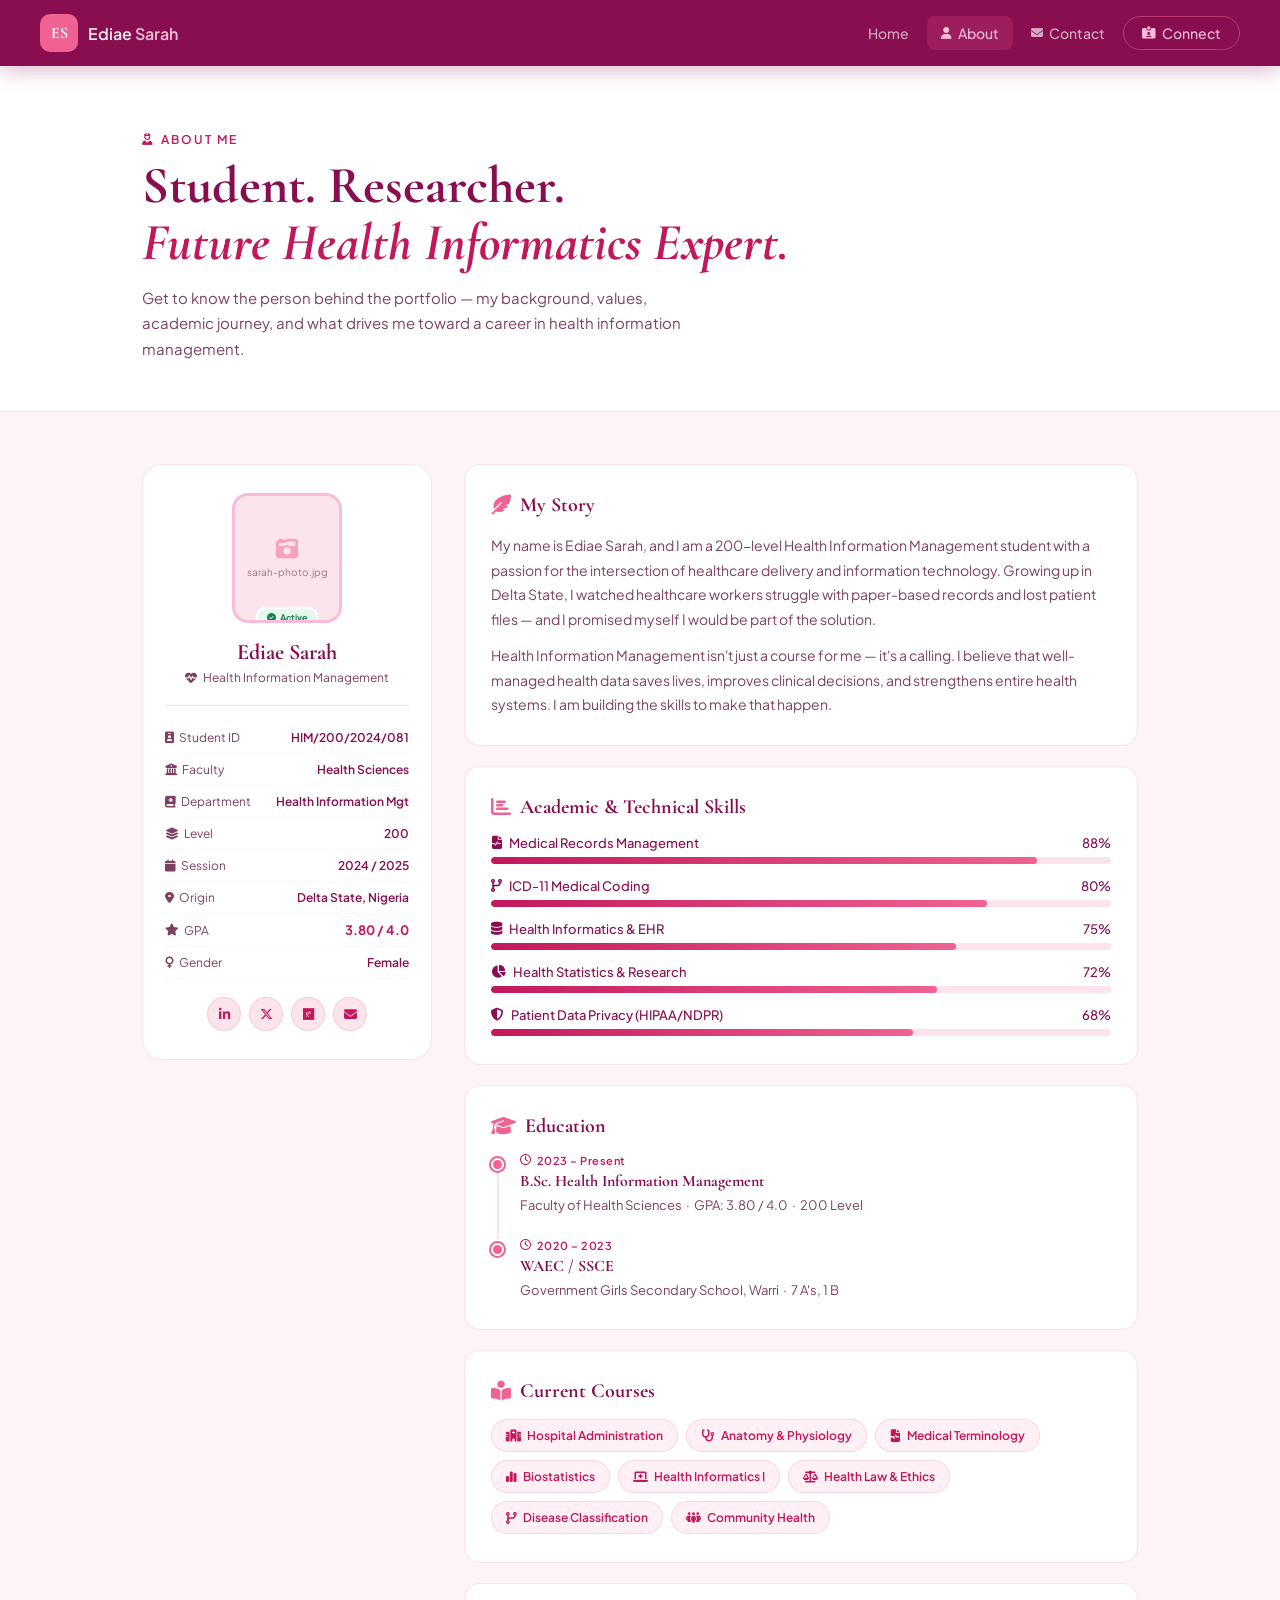
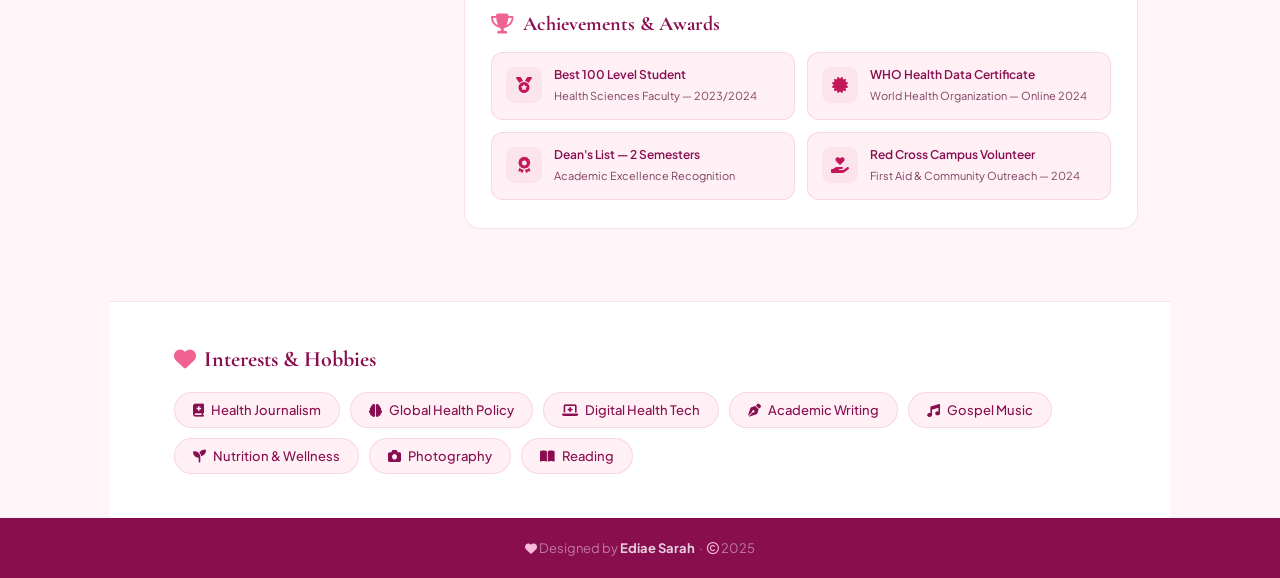
==== about.html @ bf593878 "first commit" ====
<!DOCTYPE html>
<html lang="en">
<head>
  <meta charset="UTF-8"/>
  <meta name="viewport" content="width=device-width, initial-scale=1.0"/>
  <title>About — Ediae Sarah</title>
  <link rel="stylesheet" href="https://cdnjs.cloudflare.com/ajax/libs/font-awesome/6.5.0/css/all.min.css"/>
  <link href="https://fonts.googleapis.com/css2?family=Cormorant+Garamond:ital,wght@0,600;0,700;1,600;1,700&family=Plus+Jakarta+Sans:wght@300;400;500;600&display=swap" rel="stylesheet"/>
  <link rel="stylesheet" href="style.css"/>
</head>
<body>
 
  <!-- ═══ NAVBAR ═══ -->
  <nav class="navbar">
    <a href="index.html" class="logo">
      <div class="logo-mark">ES</div>
      <div class="logo-text">Ediae <span>Sarah</span></div>
    </a>
    <ul class="nav-links">
      <li><a href="index.html"><i class="fa-solid fa-house-heart"></i> Home</a></li>
      <li><a href="about.html" class="active"><i class="fa-solid fa-user"></i> About</a></li>
      <li><a href="contact.html"><i class="fa-solid fa-envelope"></i> Contact</a></li>
      <li><a href="contact.html" class="nav-btn"><i class="fa-solid fa-id-card-clip"></i> Connect</a></li>
    </ul>
    <button class="burger" id="burger" onclick="toggleNav()" aria-label="Menu">
      <span></span><span></span><span></span>
    </button>
  </nav>
 
  <div class="mobile-nav" id="mobileNav">
    <a href="index.html"><i class="fa-solid fa-house-heart"></i> Home</a>
    <a href="about.html" class="active"><i class="fa-solid fa-user"></i> About</a>
    <a href="contact.html"><i class="fa-solid fa-envelope"></i> Contact</a>
    <div class="mobile-divider"></div>
    <a href="contact.html" class="mobile-btn"><i class="fa-solid fa-id-card-clip"></i> Connect with Me</a>
  </div>
 
  <!-- PAGE HERO -->
  <section class="page-hero">
    <div class="container">
      <p class="section-tag"><i class="fa-solid fa-user-nurse"></i> About Me</p>
      <h1 class="page-hero-title">Student. Researcher.<br><em>Future Health Informatics Expert.</em></h1>
      <p class="page-hero-sub">Get to know the person behind the portfolio — my background, values, academic journey, and what drives me toward a career in health information management.</p>
    </div>
  </section>
 
  <!-- PROFILE GRID -->
  <section class="profile-section">
    <div class="profile-grid">
 
      <!-- LEFT: Profile Identity Card -->
      <div class="profile-left">
        <div class="profile-card">
          <div class="profile-photo-wrap">
            <!--
              YOUR PHOTO HERE
              Save as "sarah-photo.jpg" in this folder.
            -->
            <img
              src="sarah-photo.jpg"
              alt="Ediae Sarah"
              class="profile-photo"
              onerror="this.style.display='none';this.nextElementSibling.style.display='flex';"
            />
            <div class="profile-photo-ph">
              <i class="fa-solid fa-camera-retro"></i>
              <span>sarah-photo.jpg</span>
            </div>
            <div class="profile-active-badge"><i class="fa-solid fa-circle-check"></i> Active</div>
          </div>
 
          <h2 class="profile-name">Ediae Sarah</h2>
          <p class="profile-role"><i class="fa-solid fa-heart-pulse"></i> Health Information Management</p>
 
          <div class="profile-details">
            <div class="detail-row">
              <span class="d-label"><i class="fa-solid fa-id-badge"></i> Student ID</span>
              <span class="d-val">HIM/200/2024/081</span>
            </div>
            <div class="detail-row">
              <span class="d-label"><i class="fa-solid fa-building-columns"></i> Faculty</span>
              <span class="d-val">Health Sciences</span>
            </div>
            <div class="detail-row">
              <span class="d-label"><i class="fa-solid fa-book-medical"></i> Department</span>
              <span class="d-val">Health Information Mgt</span>
            </div>
            <div class="detail-row">
              <span class="d-label"><i class="fa-solid fa-layer-group"></i> Level</span>
              <span class="d-val">200</span>
            </div>
            <div class="detail-row">
              <span class="d-label"><i class="fa-solid fa-calendar"></i> Session</span>
              <span class="d-val">2024 / 2025</span>
            </div>
            <div class="detail-row">
              <span class="d-label"><i class="fa-solid fa-location-dot"></i> Origin</span>
              <span class="d-val">Delta State, Nigeria</span>
            </div>
            <div class="detail-row">
              <span class="d-label"><i class="fa-solid fa-star"></i> GPA</span>
              <span class="d-val gpa">3.80 / 4.0</span>
            </div>
            <div class="detail-row">
              <span class="d-label"><i class="fa-solid fa-venus"></i> Gender</span>
              <span class="d-val">Female</span>
            </div>
          </div>
 
          <div class="profile-socials">
            <a href="#" title="LinkedIn"><i class="fa-brands fa-linkedin-in"></i></a>
            <a href="#" title="Twitter/X"><i class="fa-brands fa-x-twitter"></i></a>
            <a href="#" title="ResearchGate"><i class="fa-brands fa-researchgate"></i></a>
            <a href="contact.html" title="Email"><i class="fa-solid fa-envelope"></i></a>
          </div>
        </div>
      </div>
 
      <!-- RIGHT: Bio, Skills, Education -->
      <div class="profile-right">
 
        <div class="block-card">
          <h3><i class="fa-solid fa-feather-pointed"></i> My Story</h3>
          <p>My name is Ediae Sarah, and I am a 200-level Health Information Management student with a passion for the intersection of healthcare delivery and information technology. Growing up in Delta State, I watched healthcare workers struggle with paper-based records and lost patient files — and I promised myself I would be part of the solution.</p>
          <p>Health Information Management isn't just a course for me — it's a calling. I believe that well-managed health data saves lives, improves clinical decisions, and strengthens entire health systems. I am building the skills to make that happen.</p>
        </div>
 
        <!-- Skills -->
        <div class="block-card">
          <h3><i class="fa-solid fa-chart-bar"></i> Academic & Technical Skills</h3>
          <div class="skill-bars">
            <div class="skill-bar-item">
              <div class="sb-top"><span><i class="fa-solid fa-file-medical-alt"></i> Medical Records Management</span><span>88%</span></div>
              <div class="bar-track"><div class="bar-fill" style="width:88%"></div></div>
            </div>
            <div class="skill-bar-item">
              <div class="sb-top"><span><i class="fa-solid fa-code-branch"></i> ICD-11 Medical Coding</span><span>80%</span></div>
              <div class="bar-track"><div class="bar-fill" style="width:80%"></div></div>
            </div>
            <div class="skill-bar-item">
              <div class="sb-top"><span><i class="fa-solid fa-database"></i> Health Informatics & EHR</span><span>75%</span></div>
              <div class="bar-track"><div class="bar-fill" style="width:75%"></div></div>
            </div>
            <div class="skill-bar-item">
              <div class="sb-top"><span><i class="fa-solid fa-chart-pie"></i> Health Statistics & Research</span><span>72%</span></div>
              <div class="bar-track"><div class="bar-fill" style="width:72%"></div></div>
            </div>
            <div class="skill-bar-item">
              <div class="sb-top"><span><i class="fa-solid fa-shield-halved"></i> Patient Data Privacy (HIPAA/NDPR)</span><span>68%</span></div>
              <div class="bar-track"><div class="bar-fill" style="width:68%"></div></div>
            </div>
          </div>
        </div>
 
        <!-- Education -->
        <div class="block-card">
          <h3><i class="fa-solid fa-graduation-cap"></i> Education</h3>
          <div class="timeline">
            <div class="tl-item">
              <div class="tl-dot"></div>
              <div class="tl-body">
                <span class="tl-year"><i class="fa-regular fa-clock"></i> 2023 – Present</span>
                <h4>B.Sc. Health Information Management</h4>
                <p>Faculty of Health Sciences &nbsp;·&nbsp; GPA: 3.80 / 4.0 &nbsp;·&nbsp; 200 Level</p>
              </div>
            </div>
            <div class="tl-item">
              <div class="tl-dot"></div>
              <div class="tl-body">
                <span class="tl-year"><i class="fa-regular fa-clock"></i> 2020 – 2023</span>
                <h4>WAEC / SSCE</h4>
                <p>Government Girls Secondary School, Warri &nbsp;·&nbsp; 7 A's, 1 B</p>
              </div>
            </div>
          </div>
        </div>
 
        <!-- Courses -->
        <div class="block-card">
          <h3><i class="fa-solid fa-book-open-reader"></i> Current Courses</h3>
          <div class="courses-grid">
            <div class="course-chip"><i class="fa-solid fa-hospital"></i> Hospital Administration</div>
            <div class="course-chip"><i class="fa-solid fa-stethoscope"></i> Anatomy & Physiology</div>
            <div class="course-chip"><i class="fa-solid fa-file-waveform"></i> Medical Terminology</div>
            <div class="course-chip"><i class="fa-solid fa-chart-simple"></i> Biostatistics</div>
            <div class="course-chip"><i class="fa-solid fa-laptop-medical"></i> Health Informatics I</div>
            <div class="course-chip"><i class="fa-solid fa-scale-balanced"></i> Health Law & Ethics</div>
            <div class="course-chip"><i class="fa-solid fa-code-branch"></i> Disease Classification</div>
            <div class="course-chip"><i class="fa-solid fa-people-group"></i> Community Health</div>
          </div>
        </div>
 
        <!-- Achievements -->
        <div class="block-card">
          <h3><i class="fa-solid fa-trophy"></i> Achievements & Awards</h3>
          <div class="achieve-grid">
            <div class="achieve-item">
              <div class="achieve-icon"><i class="fa-solid fa-medal"></i></div>
              <div>
                <h4>Best 100 Level Student</h4>
                <p>Health Sciences Faculty — 2023/2024</p>
              </div>
            </div>
            <div class="achieve-item">
              <div class="achieve-icon"><i class="fa-solid fa-certificate"></i></div>
              <div>
                <h4>WHO Health Data Certificate</h4>
                <p>World Health Organization — Online 2024</p>
              </div>
            </div>
            <div class="achieve-item">
              <div class="achieve-icon"><i class="fa-solid fa-award"></i></div>
              <div>
                <h4>Dean's List — 2 Semesters</h4>
                <p>Academic Excellence Recognition</p>
              </div>
            </div>
            <div class="achieve-item">
              <div class="achieve-icon"><i class="fa-solid fa-hand-holding-heart"></i></div>
              <div>
                <h4>Red Cross Campus Volunteer</h4>
                <p>First Aid &amp; Community Outreach — 2024</p>
              </div>
            </div>
          </div>
        </div>
 
      </div>
    </div>
  </section>
 
  <!-- INTERESTS -->
  <section class="interests-section">
    <div class="container">
      <h3><i class="fa-solid fa-heart"></i> Interests & Hobbies</h3>
      <div class="interests-grid">
        <div class="interest-chip"><i class="fa-solid fa-book-medical"></i> Health Journalism</div>
        <div class="interest-chip"><i class="fa-solid fa-brain"></i> Global Health Policy</div>
        <div class="interest-chip"><i class="fa-solid fa-laptop-medical"></i> Digital Health Tech</div>
        <div class="interest-chip"><i class="fa-solid fa-pen-nib"></i> Academic Writing</div>
        <div class="interest-chip"><i class="fa-solid fa-music"></i> Gospel Music</div>
        <div class="interest-chip"><i class="fa-solid fa-seedling"></i> Nutrition & Wellness</div>
        <div class="interest-chip"><i class="fa-solid fa-camera"></i> Photography</div>
        <div class="interest-chip"><i class="fa-solid fa-book-open"></i> Reading</div>
      </div>
    </div>
  </section>
 
  <footer class="footer">
    <p><i class="fa-solid fa-heart"></i> Designed by <strong>Ediae Sarah</strong> &nbsp;·&nbsp; <i class="fa-regular fa-copyright"></i> 2025</p>
  </footer>
 
  <script src="nav.js"></script>
</body>
</html>
---- style.css ----
/* ═══════════════════════════════════════════════════
   EDIAE SARAH — STUDENT PORTFOLIO
   Pink & Rose Gold Theme · Health Information Mgt
   ═══════════════════════════════════════════════════ */
 
@import url('https://fonts.googleapis.com/css2?family=Cormorant+Garamond:ital,wght@0,600;0,700;1,600;1,700&family=Plus+Jakarta+Sans:wght@300;400;500;600&display=swap');
 
*, *::before, *::after { margin: 0; padding: 0; box-sizing: border-box; }
 
:root {
  --rose:       #C2185B;
  --rose-dk:    #880E4F;
  --rose-lt:    #E91E8C;
  --pink:       #F06292;
  --pink-lt:    #F8BBD9;
  --pink-pale:  #FFF0F6;
  --blush:      #FCE4EC;
  --gold:       #D4976A;
  --white:      #ffffff;
  --bg:         #FFF5F9;
  --text:       #1a0610;
  --muted:      #7d4060;
  --border:     rgba(194,24,91,0.12);
  --nav-h:      66px;
  --radius:     16px;
  --shadow:     0 8px 32px rgba(194,24,91,0.12);
}
 
html { scroll-behavior: smooth; }
 
body {
  font-family: 'Plus Jakarta Sans', sans-serif;
  background: var(--bg);
  color: var(--text);
  min-height: 100vh;
}
 
a { text-decoration: none; color: inherit; }
 
.container {
  max-width: 1060px;
  margin: 0 auto;
  padding: 0 2rem;
}
 
/* ─── NAVBAR ─── */
.navbar {
  height: var(--nav-h);
  background: var(--rose-dk);
  display: flex;
  align-items: center;
  justify-content: space-between;
  padding: 0 2.5rem;
  position: sticky;
  top: 0;
  z-index: 1000;
  box-shadow: 0 2px 24px rgba(136,14,79,0.35);
}
 
.logo {
  display: flex;
  align-items: center;
  gap: 10px;
}
 
.logo-mark {
  width: 38px; height: 38px;
  background: var(--pink);
  border-radius: 10px;
  display: flex;
  align-items: center;
  justify-content: center;
  font-family: 'Cormorant Garamond', serif;
  font-weight: 700;
  font-size: 16px;
  color: var(--white);
  flex-shrink: 0;
}
 
.logo-text {
  font-family: 'Plus Jakarta Sans', sans-serif;
  font-weight: 600;
  font-size: 16px;
  color: rgba(255,255,255,0.9);
}
 
.logo-text span { color: var(--pink-lt); }
 
.nav-links {
  display: flex;
  align-items: center;
  gap: 4px;
  list-style: none;
}
 
.nav-links a {
  font-size: 14px;
  font-weight: 500;
  color: rgba(255,255,255,0.65);
  padding: 8px 14px;
  border-radius: 8px;
  transition: all 0.2s;
  display: flex;
  align-items: center;
  gap: 6px;
}
 
.nav-links a i { font-size: 12px; }
 
.nav-links a:hover {
  color: var(--white);
  background: rgba(255,255,255,0.1);
}
 
.nav-links a.active {
  color: var(--pink-lt);
  background: rgba(240,98,146,0.2);
}
 
.nav-btn {
  border: 1px solid rgba(240,98,146,0.5) !important;
  color: var(--pink-lt) !important;
  border-radius: 50px !important;
  padding: 7px 18px !important;
}
 
.nav-btn:hover {
  background: var(--pink) !important;
  color: var(--white) !important;
}
 
.active-btn {
  background: var(--pink) !important;
  color: var(--white) !important;
}
 
/* Hamburger */
.burger {
  display: none;
  flex-direction: column;
  gap: 5px;
  background: none;
  border: none;
  cursor: pointer;
  padding: 8px;
  border-radius: 8px;
  transition: background 0.2s;
}
 
.burger:hover { background: rgba(255,255,255,0.1); }
 
.burger span {
  display: block;
  width: 22px; height: 2px;
  background: var(--white);
  border-radius: 2px;
  transition: all 0.3s ease;
  transform-origin: center;
}
 
.burger.open span:nth-child(1) { transform: translateY(7px) rotate(45deg); }
.burger.open span:nth-child(2) { opacity: 0; transform: scaleX(0); }
.burger.open span:nth-child(3) { transform: translateY(-7px) rotate(-45deg); }
 
/* Mobile Nav */
.mobile-nav {
  display: none;
  flex-direction: column;
  gap: 4px;
  background: var(--rose-dk);
  padding: 14px 1.5rem 24px;
  border-top: 1px solid rgba(255,255,255,0.07);
  position: fixed;
  top: var(--nav-h);
  left: 0; right: 0;
  z-index: 999;
  animation: slideDown 0.22s ease;
}
 
.mobile-nav.open { display: flex; }
 
@keyframes slideDown {
  from { opacity: 0; transform: translateY(-6px); }
  to   { opacity: 1; transform: translateY(0); }
}
 
.mobile-nav a {
  font-size: 15px;
  font-weight: 500;
  color: rgba(255,255,255,0.72);
  padding: 13px 14px;
  border-radius: 10px;
  display: flex;
  align-items: center;
  gap: 10px;
  transition: all 0.2s;
}
 
.mobile-nav a:hover { background: rgba(255,255,255,0.08); color: var(--white); }
.mobile-nav a.active { color: var(--pink-lt); }
 
.mobile-divider {
  height: 1px;
  background: rgba(255,255,255,0.1);
  margin: 6px 0;
}
 
.mobile-btn {
  background: rgba(240,98,146,0.15) !important;
  border: 1px solid rgba(240,98,146,0.4) !important;
  color: var(--pink-lt) !important;
  border-radius: 50px !important;
  justify-content: center !important;
}
 
/* ─── BUTTONS ─── */
.btn-primary {
  display: inline-flex;
  align-items: center;
  gap: 8px;
  background: var(--pink);
  color: var(--white);
  font-size: 14px;
  font-weight: 600;
  padding: 12px 26px;
  border-radius: 50px;
  border: none;
  cursor: pointer;
  transition: all 0.2s;
}
 
.btn-primary:hover {
  background: var(--rose-lt);
  transform: translateY(-2px);
  box-shadow: 0 8px 24px rgba(240,98,146,0.35);
}
 
.btn-ghost {
  display: inline-flex;
  align-items: center;
  gap: 8px;
  background: transparent;
  color: var(--white);
  font-size: 14px;
  font-weight: 500;
  padding: 12px 26px;
  border-radius: 50px;
  border: 1px solid rgba(255,255,255,0.4);
  cursor: pointer;
  transition: all 0.2s;
}
 
.btn-ghost:hover {
  background: rgba(255,255,255,0.12);
  border-color: rgba(255,255,255,0.7);
}
 
.btn-primary-dark {
  display: inline-flex;
  align-items: center;
  gap: 8px;
  background: var(--white);
  color: var(--rose);
  font-size: 14px;
  font-weight: 700;
  padding: 12px 26px;
  border-radius: 50px;
  border: none;
  cursor: pointer;
  transition: all 0.2s;
}
 
.btn-primary-dark:hover {
  background: var(--pink-pale);
  transform: translateY(-2px);
  box-shadow: 0 8px 24px rgba(255,255,255,0.2);
}
 
.btn-ghost-pink {
  display: inline-flex;
  align-items: center;
  gap: 8px;
  background: transparent;
  color: var(--rose);
  font-size: 14px;
  font-weight: 600;
  padding: 11px 24px;
  border-radius: 50px;
  border: 1px solid var(--border);
  cursor: pointer;
  transition: all 0.2s;
}
 
.btn-ghost-pink:hover {
  background: var(--blush);
  border-color: var(--pink);
}
 
/* ─── SECTION LABELS ─── */
.section-tag {
  font-size: 12px;
  font-weight: 600;
  letter-spacing: 2px;
  text-transform: uppercase;
  color: var(--rose);
  display: inline-flex;
  align-items: center;
  gap: 6px;
  margin-bottom: 10px;
}
 
.section-title {
  font-family: 'Cormorant Garamond', serif;
  font-size: clamp(28px, 4vw, 38px);
  font-weight: 700;
  color: var(--rose-dk);
  line-height: 1.2;
  margin-bottom: 14px;
}
 
/* ─── HOME HERO ─── */
.hero {
  background: linear-gradient(135deg, var(--rose-dk) 0%, #b5135a 45%, var(--rose) 100%);
  padding: 72px 0 88px;
  position: relative;
  overflow: hidden;
}
 
.hero-blobs { position: absolute; inset: 0; pointer-events: none; overflow: hidden; }
 
.blob {
  position: absolute;
  border-radius: 50%;
}
 
.blob-1 {
  width: 380px; height: 380px;
  top: -100px; right: -80px;
  background: rgba(255,255,255,0.06);
}
 
.blob-2 {
  width: 220px; height: 220px;
  bottom: -60px; left: 5%;
  background: rgba(255,255,255,0.04);
}
 
.blob-3 {
  width: 120px; height: 120px;
  top: 40%; left: 40%;
  background: rgba(240,98,146,0.15);
}
 
.hero-inner {
  display: grid;
  grid-template-columns: auto 1fr;
  gap: 64px;
  align-items: center;
  position: relative;
  z-index: 1;
}
 
/* Hero Photo */
.hero-photo-col {
  display: flex;
  justify-content: center;
}
 
.hero-photo-ring {
  position: relative;
}
 
.hero-photo-frame {
  width: 280px;
  height: 350px;
  border-radius: 22px;
  overflow: hidden;
  border: 3px solid rgba(255,255,255,0.2);
  background: rgba(255,255,255,0.08);
  box-shadow: 0 32px 80px rgba(0,0,0,0.35);
  position: relative;
}
 
/* Pink corner accents */
.hero-photo-frame::before {
  content: '';
  position: absolute;
  top: -2px; right: -2px;
  width: 56px; height: 56px;
  border-top: 4px solid var(--pink-lt);
  border-right: 4px solid var(--pink-lt);
  border-radius: 0 22px 0 0;
  z-index: 2;
  pointer-events: none;
}
 
.hero-photo-frame::after {
  content: '';
  position: absolute;
  bottom: -2px; left: -2px;
  width: 56px; height: 56px;
  border-bottom: 4px solid var(--pink-lt);
  border-left: 4px solid var(--pink-lt);
  border-radius: 0 0 0 22px;
  z-index: 2;
  pointer-events: none;
}
 
.hero-photo {
  width: 100%;
  height: 100%;
  object-fit: cover;
  object-position: top center;
  display: block;
}
 
.photo-placeholder {
  display: none;
  flex-direction: column;
  align-items: center;
  justify-content: center;
  height: 100%;
  gap: 10px;
  padding: 24px;
  text-align: center;
}
 
.photo-placeholder i { font-size: 38px; color: rgba(255,255,255,0.35); }
.photo-placeholder span { font-size: 13px; color: rgba(255,255,255,0.55); font-weight: 500; }
.photo-placeholder small { font-size: 11px; color: rgba(255,255,255,0.3); }
.photo-placeholder code { background: rgba(255,255,255,0.1); padding: 2px 7px; border-radius: 4px; font-size: 11px; color: var(--pink-lt); }
 
/* Floating badges on photo */
.ring-badge {
  position: absolute;
  background: var(--white);
  font-size: 11px;
  font-weight: 700;
  padding: 7px 14px;
  border-radius: 50px;
  display: flex;
  align-items: center;
  gap: 6px;
  white-space: nowrap;
  box-shadow: 0 6px 20px rgba(0,0,0,0.2);
}
 
.ring-top {
  top: 14px;
  left: -20px;
  color: var(--rose);
}
 
.ring-top i { color: var(--rose); }
 
.ring-bot {
  bottom: 18px;
  right: -20px;
  color: var(--rose-dk);
}
 
.ring-bot i { color: var(--gold); }
 
/* Hero content */
.hero-eyebrow {
  display: inline-flex;
  align-items: center;
  gap: 7px;
  font-size: 12px;
  font-weight: 600;
  letter-spacing: 1.5px;
  text-transform: uppercase;
  color: var(--pink-lt);
  background: rgba(240,98,146,0.18);
  border: 1px solid rgba(240,98,146,0.35);
  padding: 5px 14px;
  border-radius: 50px;
  margin-bottom: 20px;
}
 
.hero-content h1 {
  font-family: 'Cormorant Garamond', serif;
  font-size: clamp(40px, 5.5vw, 64px);
  font-weight: 700;
  color: var(--white);
  line-height: 1.05;
  margin-bottom: 18px;
}
 
.hero-content h1 em {
  font-style: italic;
  color: var(--pink-lt);
}
 
.hero-sub {
  font-size: 15px;
  color: rgba(255,255,255,0.68);
  line-height: 1.75;
  max-width: 480px;
  margin-bottom: 28px;
}
 
/* ID strip */
.hero-id-strip {
  display: flex;
  gap: 0;
  background: rgba(255,255,255,0.08);
  border: 1px solid rgba(255,255,255,0.15);
  border-radius: 14px;
  padding: 14px 20px;
  margin-bottom: 28px;
  flex-wrap: wrap;
  gap: 8px;
}
 
.id-strip-item {
  display: flex;
  align-items: center;
  gap: 10px;
  flex: 1;
  min-width: 140px;
}
 
.id-strip-item > i {
  font-size: 18px;
  color: var(--pink-lt);
  flex-shrink: 0;
}
 
.id-strip-item small {
  display: block;
  font-size: 10px;
  letter-spacing: 1px;
  text-transform: uppercase;
  color: rgba(255,255,255,0.45);
  margin-bottom: 2px;
}
 
.id-strip-item strong {
  font-size: 13px;
  font-weight: 600;
  color: var(--white);
}
 
.id-strip-sep {
  width: 1px;
  background: rgba(255,255,255,0.15);
  align-self: stretch;
  margin: 0 4px;
}
 
.hero-actions {
  display: flex;
  gap: 12px;
  flex-wrap: wrap;
  margin-bottom: 28px;
}
 
.hero-socials {
  display: flex;
  gap: 10px;
}
 
.hero-socials a {
  width: 38px; height: 38px;
  border-radius: 50%;
  background: rgba(255,255,255,0.1);
  border: 1px solid rgba(255,255,255,0.2);
  display: flex;
  align-items: center;
  justify-content: center;
  color: rgba(255,255,255,0.65);
  font-size: 14px;
  transition: all 0.2s;
}
 
.hero-socials a:hover {
  background: var(--pink);
  color: var(--white);
  border-color: var(--pink);
}
 
/* ─── STATS BAR ─── */
.stats-bar {
  background: var(--white);
  border-bottom: 1px solid var(--border);
}
 
.stats-inner {
  display: flex;
  align-items: center;
  padding: 0;
  overflow: hidden;
}
 
.stat-item {
  display: flex;
  align-items: center;
  gap: 14px;
  padding: 28px 2rem;
  flex: 1;
}
 
.stat-item > i {
  font-size: 26px;
  color: var(--pink);
  flex-shrink: 0;
}
 
.stat-item strong {
  display: block;
  font-family: 'Cormorant Garamond', serif;
  font-size: 28px;
  font-weight: 700;
  color: var(--rose-dk);
  line-height: 1;
}
 
.stat-item span {
  font-size: 12px;
  color: var(--muted);
  text-transform: uppercase;
  letter-spacing: 0.5px;
}
 
.stat-sep {
  width: 1px;
  height: 50px;
  background: var(--border);
  flex-shrink: 0;
}
 
/* ─── AREAS SECTION ─── */
.areas-section {
  padding: 68px 0;
}
 
.areas-grid {
  display: grid;
  grid-template-columns: repeat(auto-fit, minmax(260px, 1fr));
  gap: 18px;
  margin-top: 36px;
}
 
.area-card {
  background: var(--white);
  border-radius: var(--radius);
  padding: 28px 24px;
  border: 1px solid var(--border);
  transition: transform 0.2s, box-shadow 0.2s;
}
 
.area-card:hover {
  transform: translateY(-3px);
  box-shadow: var(--shadow);
}
 
.area-icon {
  width: 50px; height: 50px;
  background: var(--blush);
  border-radius: 12px;
  display: flex;
  align-items: center;
  justify-content: center;
  color: var(--rose);
  font-size: 22px;
  margin-bottom: 18px;
}
 
.area-card h3 {
  font-family: 'Cormorant Garamond', serif;
  font-size: 18px;
  font-weight: 700;
  color: var(--rose-dk);
  margin-bottom: 8px;
}
 
.area-card p {
  font-size: 13px;
  color: var(--muted);
  line-height: 1.65;
}
 
/* ─── PROJECTS ─── */
.projects-section {
  padding: 60px 0;
  background: var(--blush);
  border-top: 1px solid var(--border);
  border-bottom: 1px solid var(--border);
}
 
.projects-grid {
  display: grid;
  grid-template-columns: repeat(auto-fit, minmax(280px, 1fr));
  gap: 22px;
  margin-top: 36px;
}
 
.project-card {
  background: var(--white);
  border-radius: var(--radius);
  border: 1px solid var(--border);
  overflow: hidden;
  display: flex;
  flex-direction: column;
  transition: transform 0.2s, box-shadow 0.2s;
}
 
.project-card:hover {
  transform: translateY(-4px);
  box-shadow: var(--shadow);
}
 
.project-thumb {
  width: 100%;
  height: 180px;
  background: var(--pink-pale);
  position: relative;
  overflow: hidden;
}
 
.project-thumb img {
  width: 100%; height: 100%;
  object-fit: cover;
  display: block;
  transition: transform 0.35s ease;
}
 
.project-card:hover .project-thumb img { transform: scale(1.04); }
 
.project-thumb-ph {
  display: none;
  flex-direction: column;
  align-items: center;
  justify-content: center;
  height: 100%;
  gap: 8px;
  color: var(--muted);
}
 
.project-thumb-ph i { font-size: 28px; color: var(--pink); opacity: 0.4; }
.project-thumb-ph span { font-size: 12px; opacity: 0.6; }
 
.project-thumb-icon {
  position: absolute;
  top: 12px; right: 12px;
  width: 36px; height: 36px;
  background: var(--rose);
  color: var(--white);
  border-radius: 9px;
  display: flex;
  align-items: center;
  justify-content: center;
  font-size: 14px;
  box-shadow: 0 4px 12px rgba(194,24,91,0.35);
  z-index: 1;
}
 
.project-body {
  padding: 22px;
  flex: 1;
  display: flex;
  flex-direction: column;
}
 
.project-body h3 {
  font-family: 'Cormorant Garamond', serif;
  font-size: 18px;
  font-weight: 700;
  color: var(--rose-dk);
  margin-bottom: 8px;
}
 
.project-body p {
  font-size: 13px;
  color: var(--muted);
  line-height: 1.65;
  margin-bottom: 14px;
  flex: 1;
}
 
.project-tags {
  display: flex;
  flex-wrap: wrap;
  gap: 6px;
  margin-bottom: 16px;
}
 
.project-tags span {
  font-size: 11px;
  font-weight: 600;
  background: var(--blush);
  color: var(--rose);
  padding: 3px 10px;
  border-radius: 50px;
}
 
.project-link {
  font-size: 13px;
  font-weight: 600;
  color: var(--pink);
  display: inline-flex;
  align-items: center;
  gap: 6px;
  transition: gap 0.2s;
}
 
.project-link:hover { gap: 10px; }
 
/* ─── CTA BANNER ─── */
.cta-banner {
  background: linear-gradient(135deg, var(--rose-dk), var(--rose));
  padding: 52px 2.5rem;
}
 
.cta-inner {
  display: flex;
  align-items: center;
  justify-content: space-between;
  gap: 24px;
  flex-wrap: wrap;
  max-width: 1060px;
  margin: 0 auto;
}
 
.cta-inner h2 {
  font-family: 'Cormorant Garamond', serif;
  font-size: 26px;
  font-weight: 700;
  color: var(--white);
  margin-bottom: 6px;
  display: flex;
  align-items: center;
  gap: 10px;
}
 
.cta-inner p {
  font-size: 14px;
  color: rgba(255,255,255,0.65);
}
 
/* ─── PAGE HERO (About / Contact) ─── */
.page-hero {
  background: var(--white);
  border-bottom: 1px solid var(--border);
  padding: 60px 2.5rem 50px;
}
 
.contact-hero {
  background: linear-gradient(135deg, var(--rose-dk), var(--rose));
  border: none;
}
 
.page-hero-title {
  font-family: 'Cormorant Garamond', serif;
  font-size: clamp(32px, 5vw, 52px);
  font-weight: 700;
  color: var(--rose-dk);
  line-height: 1.1;
  margin-bottom: 14px;
}
 
.page-hero-title em { font-style: italic; color: var(--rose); }
 
.page-hero-sub {
  font-size: 15px;
  color: var(--muted);
  line-height: 1.7;
  max-width: 560px;
}
 
.light-tag { color: rgba(255,255,255,0.7); }
.light-title { color: var(--white); }
.light-title em { color: var(--pink-lt); }
.light-sub { color: rgba(255,255,255,0.65); }
 
/* ─── PROFILE SECTION ─── */
.profile-section {
  padding: 52px 2rem;
  max-width: 1060px;
  margin: 0 auto;
}
 
.profile-grid {
  display: grid;
  grid-template-columns: 290px 1fr;
  gap: 32px;
  align-items: start;
}
 
.profile-card {
  background: var(--white);
  border-radius: 20px;
  padding: 28px 22px;
  border: 1px solid var(--border);
  text-align: center;
  position: sticky;
  top: calc(var(--nav-h) + 16px);
}
 
/* Profile photo */
.profile-photo-wrap {
  width: 110px;
  height: 130px;
  border-radius: 16px;
  overflow: hidden;
  margin: 0 auto 16px;
  position: relative;
  border: 3px solid var(--pink-lt);
  background: var(--blush);
}
 
.profile-photo {
  width: 100%; height: 100%;
  object-fit: cover;
  object-position: top;
  display: block;
}
 
.profile-photo-ph {
  display: none;
  flex-direction: column;
  align-items: center;
  justify-content: center;
  height: 100%;
  gap: 6px;
  color: var(--muted);
}
 
.profile-photo-ph i { font-size: 22px; color: var(--pink); opacity: 0.5; }
.profile-photo-ph span { font-size: 10px; opacity: 0.7; }
 
.profile-active-badge {
  position: absolute;
  bottom: -8px;
  left: 50%;
  transform: translateX(-50%);
  background: #e6f9ef;
  color: #1a7f4f;
  font-size: 9px;
  font-weight: 700;
  padding: 3px 9px;
  border-radius: 50px;
  display: flex;
  align-items: center;
  gap: 4px;
  white-space: nowrap;
  border: 2px solid var(--white);
}
 
.profile-name {
  font-family: 'Cormorant Garamond', serif;
  font-size: 22px;
  font-weight: 700;
  color: var(--rose-dk);
  margin-bottom: 5px;
  margin-top: 12px;
}
 
.profile-role {
  font-size: 12px;
  color: var(--muted);
  display: flex;
  align-items: center;
  justify-content: center;
  gap: 6px;
  margin-bottom: 20px;
}
 
.profile-details {
  text-align: left;
  border-top: 1px solid var(--border);
  padding-top: 16px;
  margin-bottom: 18px;
}
 
.detail-row {
  display: flex;
  justify-content: space-between;
  align-items: center;
  padding: 8px 0;
  border-bottom: 1px solid rgba(194,24,91,0.04);
  font-size: 12px;
  gap: 6px;
}
 
.d-label {
  color: var(--muted);
  display: flex;
  align-items: center;
  gap: 5px;
  white-space: nowrap;
  font-size: 12px;
}
 
.d-val {
  font-weight: 600;
  color: var(--rose-dk);
  text-align: right;
  font-size: 12px;
}
 
.d-val.gpa { color: #c0185c; font-weight: 700; font-size: 13px; }
 
.profile-socials {
  display: flex;
  justify-content: center;
  gap: 8px;
}
 
.profile-socials a {
  width: 34px; height: 34px;
  border-radius: 50%;
  background: var(--blush);
  display: flex;
  align-items: center;
  justify-content: center;
  color: var(--rose);
  font-size: 13px;
  transition: all 0.2s;
  border: 1px solid var(--border);
}
 
.profile-socials a:hover {
  background: var(--rose);
  color: var(--white);
}
 
/* Block cards */
.block-card {
  background: var(--white);
  border-radius: var(--radius);
  padding: 28px 26px;
  border: 1px solid var(--border);
  margin-bottom: 20px;
}
 
.block-card h3 {
  font-family: 'Cormorant Garamond', serif;
  font-size: 20px;
  font-weight: 700;
  color: var(--rose-dk);
  margin-bottom: 16px;
  display: flex;
  align-items: center;
  gap: 9px;
}
 
.block-card h3 i { color: var(--pink); }
 
.block-card p {
  font-size: 14px;
  color: var(--muted);
  line-height: 1.75;
  margin-bottom: 12px;
}
 
.block-card p:last-child { margin-bottom: 0; }
 
/* Skill bars */
.skill-bars { display: flex; flex-direction: column; gap: 14px; }
 
.skill-bar-item {}
 
.sb-top {
  display: flex;
  justify-content: space-between;
  font-size: 13px;
  font-weight: 500;
  color: var(--rose-dk);
  margin-bottom: 6px;
}
 
.sb-top span {
  display: flex;
  align-items: center;
  gap: 7px;
}
 
.bar-track {
  height: 7px;
  background: var(--blush);
  border-radius: 50px;
  overflow: hidden;
}
 
.bar-fill {
  height: 100%;
  background: linear-gradient(90deg, var(--rose), var(--pink));
  border-radius: 50px;
}
 
/* Timeline */
.timeline { display: flex; flex-direction: column; }
 
.tl-item {
  display: flex;
  gap: 16px;
  padding-bottom: 22px;
  position: relative;
}
 
.tl-item:last-child { padding-bottom: 0; }
 
.tl-dot {
  width: 13px; height: 13px;
  background: var(--pink);
  border-radius: 50%;
  flex-shrink: 0;
  margin-top: 4px;
  border: 2px solid var(--white);
  box-shadow: 0 0 0 2px var(--pink);
  position: relative;
  z-index: 1;
}
 
.tl-item:not(:last-child)::after {
  content: '';
  position: absolute;
  left: 6px; top: 18px; bottom: 0;
  width: 2px;
  background: var(--border);
}
 
.tl-year {
  font-size: 11px;
  font-weight: 600;
  color: var(--rose);
  letter-spacing: 0.5px;
  display: flex;
  align-items: center;
  gap: 5px;
  margin-bottom: 4px;
}
 
.tl-body h4 {
  font-family: 'Cormorant Garamond', serif;
  font-size: 16px;
  font-weight: 700;
  color: var(--rose-dk);
  margin-bottom: 3px;
}
 
.tl-body p { font-size: 13px; color: var(--muted); }
 
/* Courses */
.courses-grid {
  display: flex;
  flex-wrap: wrap;
  gap: 8px;
}
 
.course-chip {
  display: inline-flex;
  align-items: center;
  gap: 6px;
  background: var(--pink-pale);
  color: var(--rose);
  font-size: 12px;
  font-weight: 600;
  padding: 8px 14px;
  border-radius: 50px;
  border: 1px solid var(--border);
  transition: all 0.2s;
}
 
.course-chip:hover {
  background: var(--rose);
  color: var(--white);
}
 
/* Achievements */
.achieve-grid {
  display: grid;
  grid-template-columns: 1fr 1fr;
  gap: 12px;
}
 
.achieve-item {
  display: flex;
  gap: 12px;
  align-items: flex-start;
  padding: 14px;
  background: var(--pink-pale);
  border-radius: 12px;
  border: 1px solid var(--border);
}
 
.achieve-icon {
  width: 36px; height: 36px;
  background: var(--blush);
  border-radius: 9px;
  display: flex;
  align-items: center;
  justify-content: center;
  color: var(--rose);
  font-size: 16px;
  flex-shrink: 0;
}
 
.achieve-item h4 {
  font-size: 12px;
  font-weight: 600;
  color: var(--rose-dk);
  margin-bottom: 3px;
  line-height: 1.3;
}
 
.achieve-item p { font-size: 11px; color: var(--muted); }
 
/* Interests */
.interests-section {
  background: var(--white);
  border-top: 1px solid var(--border);
  padding: 44px 2rem;
  max-width: 1060px;
  margin: 0 auto;
}
 
.interests-section h3 {
  font-family: 'Cormorant Garamond', serif;
  font-size: 22px;
  font-weight: 700;
  color: var(--rose-dk);
  margin-bottom: 20px;
  display: flex;
  align-items: center;
  gap: 8px;
}
 
.interests-section h3 i { color: var(--pink); }
 
.interests-grid { display: flex; flex-wrap: wrap; gap: 10px; }
 
.interest-chip {
  display: inline-flex;
  align-items: center;
  gap: 7px;
  background: var(--pink-pale);
  color: var(--rose-dk);
  font-size: 13px;
  font-weight: 500;
  padding: 9px 18px;
  border-radius: 50px;
  border: 1px solid var(--border);
  transition: all 0.2s;
}
 
.interest-chip:hover {
  background: var(--pink);
  color: var(--white);
  border-color: var(--pink);
}
 
/* ─── CONTACT PAGE ─── */
.contact-body {
  padding: 52px 2rem;
  max-width: 1060px;
  margin: 0 auto;
}
 
.contact-grid {
  display: grid;
  grid-template-columns: 290px 1fr;
  gap: 28px;
  align-items: start;
}
 
.info-card {
  background: var(--white);
  border-radius: var(--radius);
  padding: 24px 20px;
  border: 1px solid var(--border);
  margin-bottom: 16px;
}
 
.info-card h3 {
  font-family: 'Cormorant Garamond', serif;
  font-size: 18px;
  font-weight: 700;
  color: var(--rose-dk);
  margin-bottom: 16px;
  display: flex;
  align-items: center;
  gap: 8px;
}
 
.info-row {
  display: flex;
  gap: 12px;
  align-items: flex-start;
  margin-bottom: 14px;
}
 
.info-row:last-child { margin-bottom: 0; }
 
.info-icon {
  width: 36px; height: 36px;
  background: var(--blush);
  border-radius: 9px;
  display: flex;
  align-items: center;
  justify-content: center;
  color: var(--rose);
  font-size: 14px;
  flex-shrink: 0;
}
 
.i-label {
  font-size: 11px;
  font-weight: 600;
  color: var(--muted);
  text-transform: uppercase;
  letter-spacing: 0.5px;
  margin-bottom: 2px;
}
 
.i-val { font-size: 13px; font-weight: 500; color: var(--rose-dk); }
 
/* Social links */
.social-links { display: flex; flex-direction: column; gap: 8px; }
 
.social-row {
  display: flex;
  align-items: center;
  gap: 12px;
  padding: 10px;
  border-radius: 10px;
  transition: background 0.2s;
}
 
.social-row:hover { background: var(--pink-pale); }
 
.social-icon {
  width: 34px; height: 34px;
  border-radius: 9px;
  display: flex;
  align-items: center;
  justify-content: center;
  font-size: 14px;
  color: var(--white);
  flex-shrink: 0;
}
 
.social-icon.linkedin { background: #0A66C2; }
.social-icon.twitter  { background: #000; }
.social-icon.researchgate { background: #00CCBB; }
 
.ext-arrow { margin-left: auto; font-size: 10px; color: var(--muted); }
 
/* Availability card */
.avail-card { position: relative; overflow: hidden; }
 
.avail-pulse {
  position: absolute;
  top: 16px; right: 16px;
  width: 10px; height: 10px;
  background: #22c55e;
  border-radius: 50%;
  animation: pulse 2s infinite;
}
 
@keyframes pulse {
  0%, 100% { box-shadow: 0 0 0 0 rgba(34,197,94,0.4); }
  50% { box-shadow: 0 0 0 7px rgba(34,197,94,0); }
}
 
.avail-card h4 {
  font-size: 14px;
  font-weight: 600;
  color: #1a7f4f;
  display: flex;
  align-items: center;
  gap: 7px;
  margin-bottom: 8px;
}
 
.avail-card p { font-size: 13px; color: var(--muted); line-height: 1.6; }
.avail-card strong { color: var(--rose-dk); }
 
/* Form */
.form-card {
  background: var(--white);
  border-radius: 20px;
  padding: 34px 30px;
  border: 1px solid var(--border);
}
 
.form-card h3 {
  font-family: 'Cormorant Garamond', serif;
  font-size: 24px;
  font-weight: 700;
  color: var(--rose-dk);
  margin-bottom: 6px;
  display: flex;
  align-items: center;
  gap: 9px;
}
 
.form-card h3 i { color: var(--pink); }
 
.form-sub { font-size: 14px; color: var(--muted); margin-bottom: 24px; }
 
.form-row-2 {
  display: grid;
  grid-template-columns: 1fr 1fr;
  gap: 14px;
}
 
.field-group { margin-bottom: 16px; }
 
.field-group label {
  display: flex;
  align-items: center;
  gap: 6px;
  font-size: 11px;
  font-weight: 600;
  color: var(--rose-dk);
  letter-spacing: 0.5px;
  text-transform: uppercase;
  margin-bottom: 7px;
}
 
.field-group label i { color: var(--pink); }
 
.field-group input,
.field-group select,
.field-group textarea {
  width: 100%;
  padding: 12px 14px;
  border: 1px solid rgba(194,24,91,0.2);
  border-radius: 10px;
  font-family: 'Plus Jakarta Sans', sans-serif;
  font-size: 14px;
  color: var(--text);
  background: var(--pink-pale);
  outline: none;
  transition: border-color 0.2s, box-shadow 0.2s;
  appearance: none;
}
 
.field-group input:focus,
.field-group select:focus,
.field-group textarea:focus {
  border-color: var(--pink);
  box-shadow: 0 0 0 3px rgba(240,98,146,0.12);
  background: var(--white);
}
 
.field-group textarea { resize: vertical; min-height: 120px; }
 
.form-submit {
  width: 100%;
  padding: 14px;
  background: linear-gradient(135deg, var(--rose-dk), var(--rose));
  color: var(--white);
  font-family: 'Plus Jakarta Sans', sans-serif;
  font-size: 15px;
  font-weight: 600;
  border: none;
  border-radius: 50px;
  cursor: pointer;
  transition: all 0.2s;
  display: flex;
  align-items: center;
  justify-content: center;
  gap: 8px;
  letter-spacing: 0.3px;
}
 
.form-submit:hover {
  transform: translateY(-2px);
  box-shadow: 0 8px 28px rgba(194,24,91,0.3);
}
 
.form-success {
  display: none;
  flex-direction: column;
  align-items: center;
  text-align: center;
  padding: 48px 20px;
}
 
.success-icon {
  font-size: 54px;
  color: var(--pink);
  margin-bottom: 16px;
}
 
.form-success h4 {
  font-family: 'Cormorant Garamond', serif;
  font-size: 24px;
  font-weight: 700;
  color: var(--rose-dk);
  margin-bottom: 8px;
}
 
.form-success p { font-size: 14px; color: var(--muted); }
 
/* CV banner */
.cv-banner {
  background: linear-gradient(135deg, var(--rose-dk), var(--rose));
  padding: 48px 2.5rem;
}
 
/* ─── FOOTER ─── */
.footer {
  background: var(--rose-dk);
  color: rgba(255,255,255,0.45);
  text-align: center;
  padding: 22px 2rem;
  font-size: 13px;
  display: flex;
  align-items: center;
  justify-content: center;
  gap: 6px;
}
 
.footer i { color: var(--pink-lt); font-size: 12px; }
.footer strong { color: rgba(255,255,255,0.8); }
 
/* ─── RESPONSIVE ─── */
@media (max-width: 860px) {
  .hero-inner { grid-template-columns: 1fr; text-align: center; gap: 40px; }
  .hero-photo-col { order: -1; }
  .hero-eyebrow, .hero-actions, .hero-socials, .hero-id-strip { justify-content: center; }
  .hero-sub { margin: 0 auto 28px; }
  .hero-photo-frame { margin: 0 auto; }
  .profile-grid { grid-template-columns: 1fr; }
  .profile-card { position: static; }
  .contact-grid { grid-template-columns: 1fr; }
  .achieve-grid { grid-template-columns: 1fr; }
  .ring-badge { display: none; }
}
 
@media (max-width: 768px) {
  .nav-links { display: none; }
  .burger { display: flex; }
  .navbar { padding: 0 1.5rem; }
  .stats-inner { flex-direction: column; align-items: stretch; }
  .stat-sep { width: 100%; height: 1px; }
  .stat-item { padding: 18px 1.5rem; }
  .form-row-2 { grid-template-columns: 1fr; }
  .form-card { padding: 24px 18px; }
  .hero { padding: 52px 0 64px; }
  .page-hero { padding: 44px 1.5rem 38px; }
  .cta-inner { flex-direction: column; }
}
 
@media (max-width: 480px) {
  .hero-actions { flex-direction: column; }
  .btn-primary, .btn-ghost { width: 100%; justify-content: center; }
  .id-strip-sep { display: none; }
}
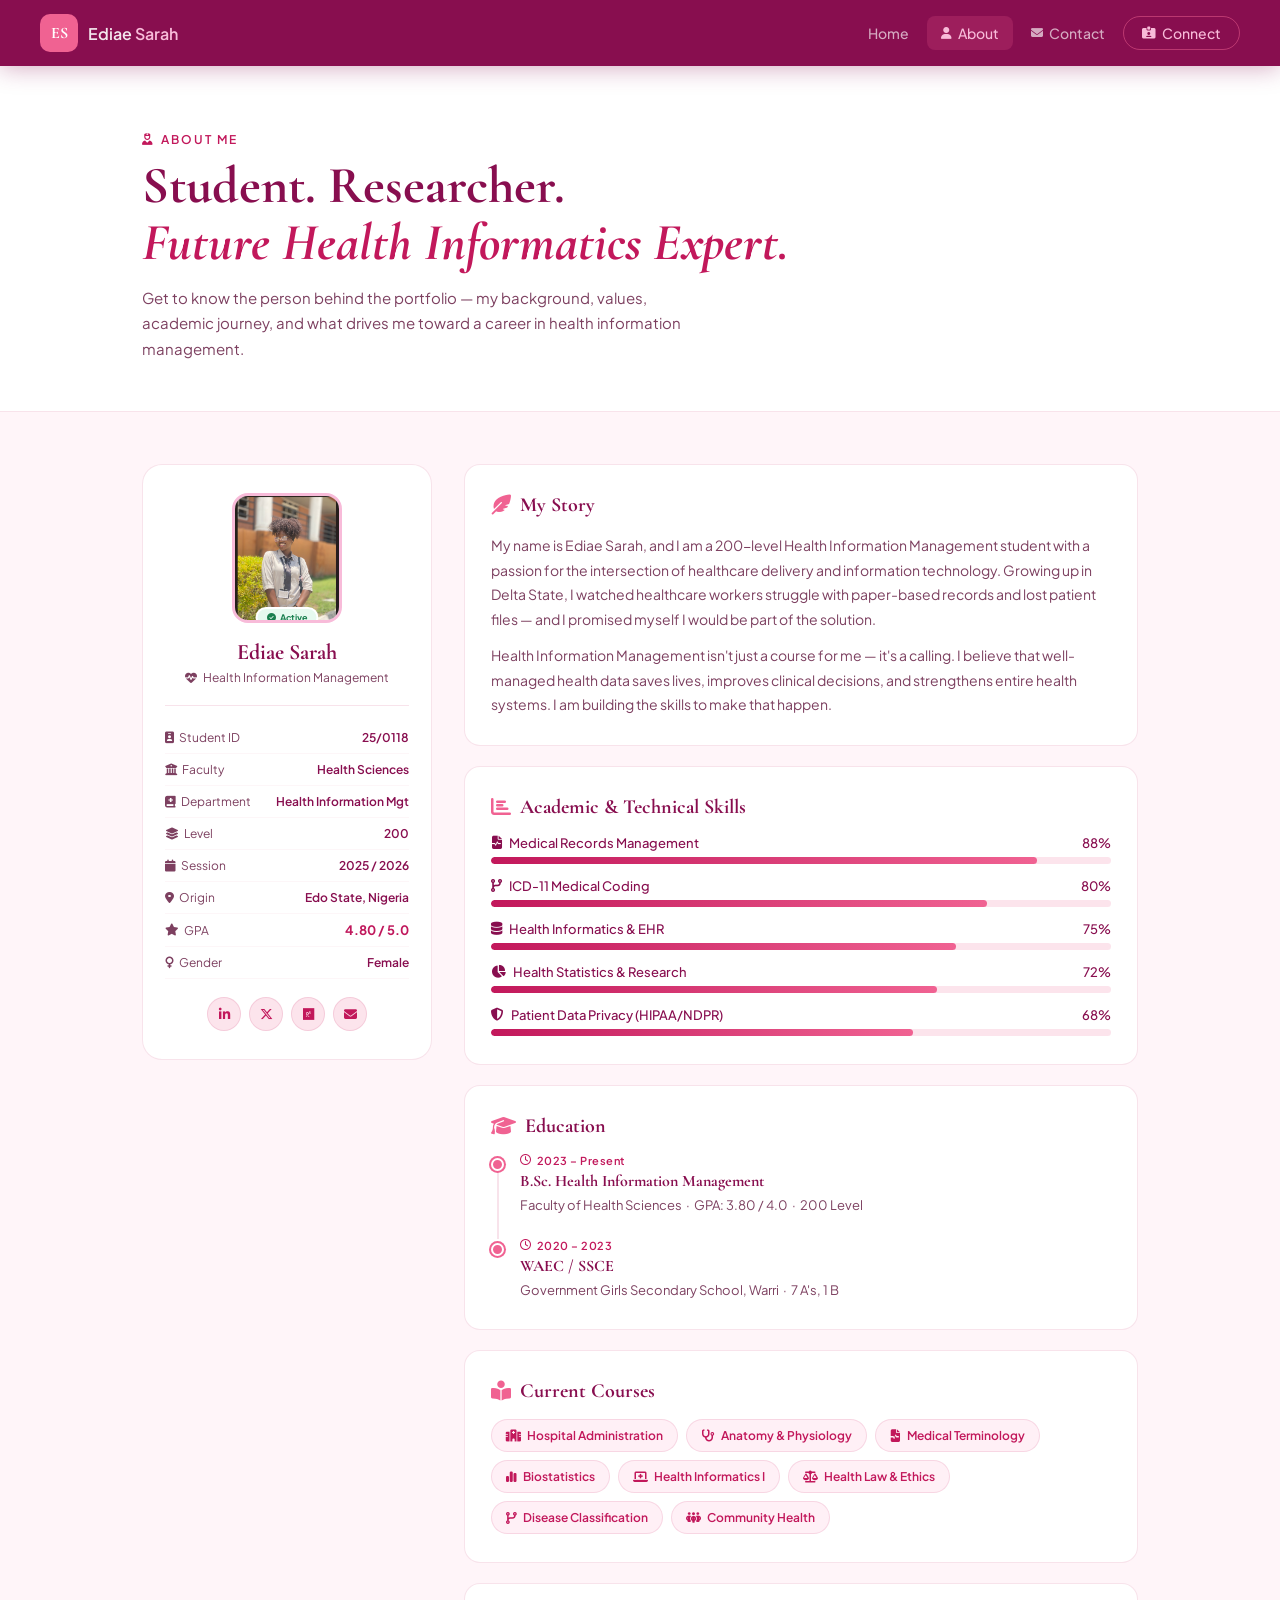
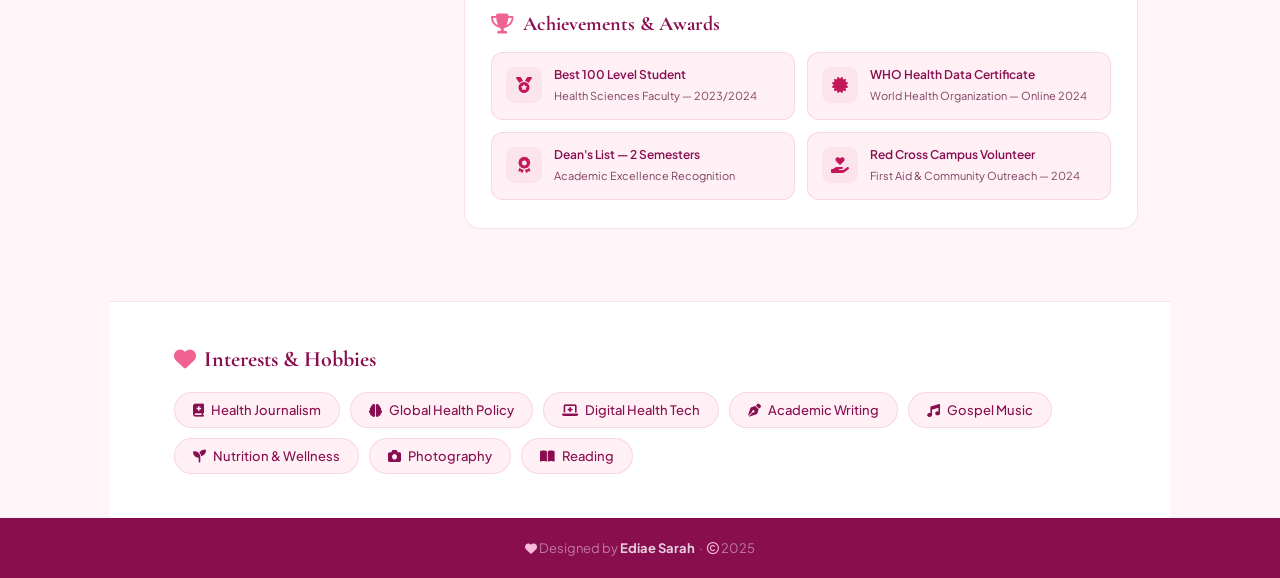
==== commit ec578b8a: "done" ====
--- a/about.html
+++ b/about.html
@@ -57,7 +57,7 @@
               Save as "sarah-photo.jpg" in this folder.
             -->
             <img
-              src="sarah-photo.jpg"
+              src="./image.png"
               alt="Ediae Sarah"
               class="profile-photo"
               onerror="this.style.display='none';this.nextElementSibling.style.display='flex';"
@@ -75,7 +75,7 @@
           <div class="profile-details">
             <div class="detail-row">
               <span class="d-label"><i class="fa-solid fa-id-badge"></i> Student ID</span>
-              <span class="d-val">HIM/200/2024/081</span>
+              <span class="d-val">25/0118</span>
             </div>
             <div class="detail-row">
               <span class="d-label"><i class="fa-solid fa-building-columns"></i> Faculty</span>
@@ -91,15 +91,15 @@
             </div>
             <div class="detail-row">
               <span class="d-label"><i class="fa-solid fa-calendar"></i> Session</span>
-              <span class="d-val">2024 / 2025</span>
+              <span class="d-val">2025 / 2026</span>
             </div>
             <div class="detail-row">
               <span class="d-label"><i class="fa-solid fa-location-dot"></i> Origin</span>
-              <span class="d-val">Delta State, Nigeria</span>
+              <span class="d-val">Edo State, Nigeria</span>
             </div>
             <div class="detail-row">
               <span class="d-label"><i class="fa-solid fa-star"></i> GPA</span>
-              <span class="d-val gpa">3.80 / 4.0</span>
+              <span class="d-val gpa">4.80 / 5.0</span>
             </div>
             <div class="detail-row">
               <span class="d-label"><i class="fa-solid fa-venus"></i> Gender</span>
